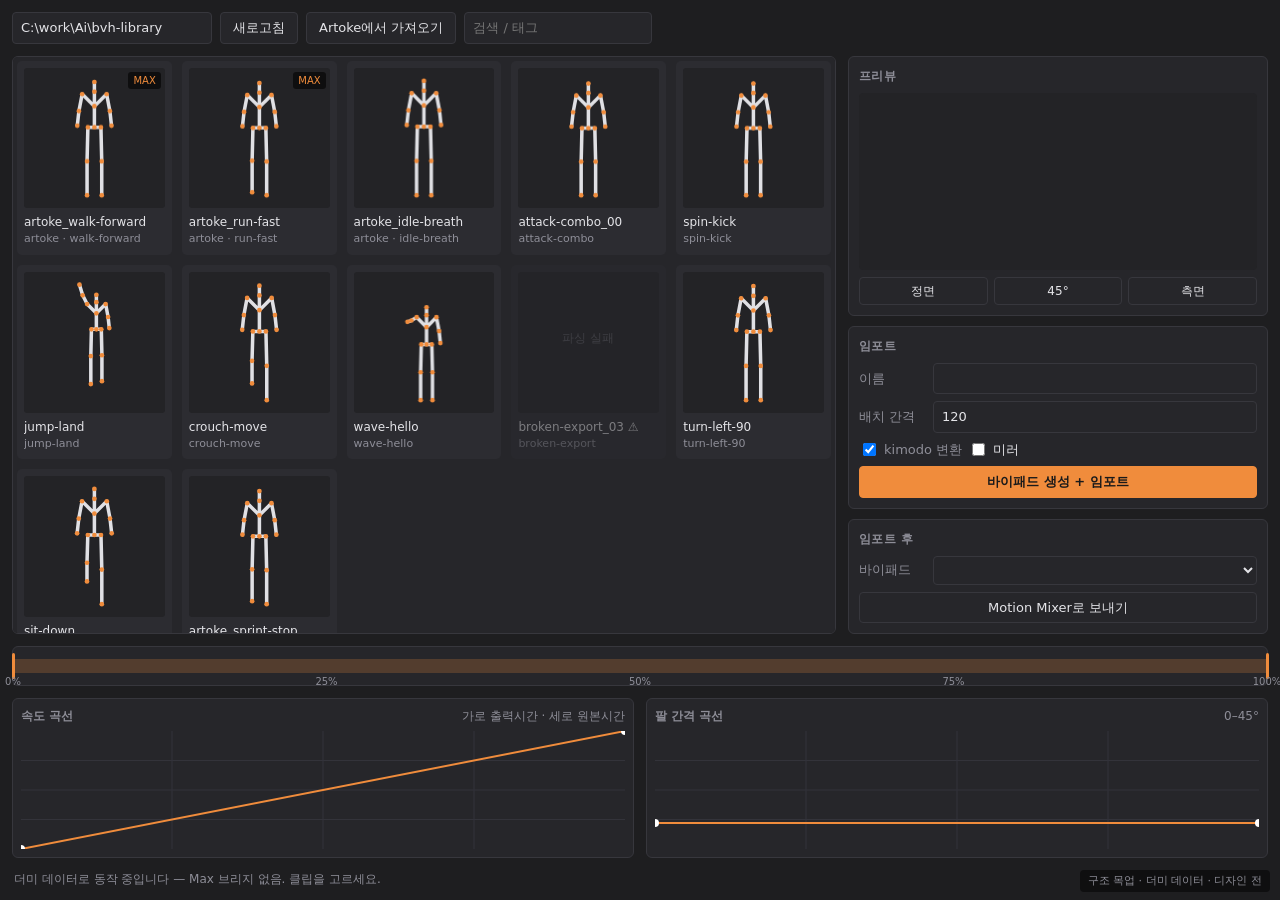
==== src/ui/studio/web/studio_draft.html @ 45cff05f "feat: sync motions from artoke.com and add the studio launcher artoke_sync.py pulls the public manif" ====
<!doctype html>
<html lang="ko">
<head>
<meta charset="utf-8">
<meta name="viewport" content="width=device-width, initial-scale=1">
<title>BVH Studio — 구조 목업 (디자인 전)</title>
<style>
/* ------------------------------------------------------------------
   이 스타일시트는 자리표시자다. 피그마 디자인이 확정되면 통째로 교체한다.
   일부러 중립적으로 뒀다 — 배치와 상태만 보이면 된다.
   app.js 가 찾는 선택자(.clip-card, [data-action] 등)는 유지해야 한다.
   ------------------------------------------------------------------ */
:root {
  --bg: #1e1e20;
  --panel: #26262a;
  --line: #37373d;
  --text: #e4e4e8;
  --dim: #8e8e98;
  --accent: #f08c3c;
  --gap: 12px;
}
* { box-sizing: border-box; }
body {
  margin: 0;
  background: var(--bg);
  color: var(--text);
  font: 13px/1.5 "Segoe UI", system-ui, sans-serif;
  height: 100vh;
  display: grid;
  grid-template-rows: auto 1fr auto auto;
  gap: var(--gap);
  padding: var(--gap);
}

/* 상단 바 */
.topbar { display: flex; gap: 8px; align-items: center; flex-wrap: wrap; }
.topbar input[type="text"] { flex: 0 1 auto; }

input[type="text"], input[type="number"], select {
  background: var(--panel);
  border: 1px solid var(--line);
  color: var(--text);
  padding: 5px 8px;
  border-radius: 4px;
  font: inherit;
}
input[data-field="folder"] { flex: 1 1 320px; min-width: 200px; }
input[data-field="search"] { flex: 0 1 180px; }

button {
  background: var(--panel);
  border: 1px solid var(--line);
  color: var(--text);
  padding: 5px 12px;
  border-radius: 4px;
  font: inherit;
  cursor: pointer;
}
button:hover { border-color: var(--dim); }
button.primary { background: var(--accent); border-color: var(--accent); color: #1a1a1a; font-weight: 600; }

label.check { display: inline-flex; align-items: center; gap: 5px; cursor: pointer; white-space: nowrap; }

/* 본문 2단 */
.body { display: grid; grid-template-columns: 1fr 420px; gap: var(--gap); min-height: 0; }

/* 클립 그리드 */
.clip-grid {
  display: grid;
  grid-template-columns: repeat(auto-fill, minmax(128px, 1fr));
  gap: 10px;
  overflow-y: auto;
  align-content: start;
  padding: 4px;
  background: var(--panel);
  border: 1px solid var(--line);
  border-radius: 6px;
}
.clip-card {
  border: 1px solid transparent;
  border-radius: 5px;
  padding: 6px;
  cursor: pointer;
  background: #2c2c31;
}
.clip-card:hover { border-color: var(--dim); }
.clip-card.is-selected { border-color: var(--accent); }
.clip-card canvas { width: 100%; aspect-ratio: 1; display: block; border-radius: 3px; background: #232326; }
.clip-card .name { margin-top: 5px; font-size: 12px; overflow: hidden; text-overflow: ellipsis; white-space: nowrap; }
.clip-card .tags { color: var(--dim); font-size: 11px; overflow: hidden; text-overflow: ellipsis; white-space: nowrap; }
.clip-card.is-broken { opacity: .45; cursor: not-allowed; }
.clip-card.is-broken .name::after { content: " ⚠"; }

/* 하이브리드 썸네일: Max 배치가 찍은 PNG 가 있는 카드와 계산 썸네일 카드가 섞인다.
   디자인할 때 두 상태가 다 존재한다는 걸 염두에 둘 것. */
.clip-card { position: relative; }
.clip-card.is-rendered .thumb-badge {
  position: absolute; top: 10px; right: 10px;
  background: rgba(0,0,0,.6); color: var(--accent);
  font-size: 10px; padding: 1px 5px; border-radius: 3px;
}
.clip-card .thumb-badge { display: none; }
.clip-card.is-rendered .thumb-badge { display: block; }

/* 우측 패널 */
.side { display: flex; flex-direction: column; gap: 10px; min-height: 0; }
.card { background: var(--panel); border: 1px solid var(--line); border-radius: 6px; padding: 10px; }
.card h2 { margin: 0 0 8px; font-size: 12px; color: var(--dim); font-weight: 600; letter-spacing: .04em; }
.row { display: flex; gap: 6px; align-items: center; margin-bottom: 7px; }
.row > label:first-child { flex: 0 0 68px; color: var(--dim); }
.row > input, .row > select { flex: 1 1 auto; min-width: 0; }

/* 뷰포트는 남는 세로 공간을 전부 먹는다. 아래 카드들은 고정 높이라 안 밀린다. */
.card.preview { flex: 1 1 auto; display: flex; flex-direction: column; min-height: 240px; }
.preview canvas { width: 100%; flex: 1 1 auto; min-height: 0; display: block; border-radius: 4px; background: #232326; }
.preview-bar { display: flex; gap: 6px; margin-top: 7px; }
.preview-bar button { flex: 1; padding: 4px; font-size: 12px; }

/* 타임라인 */
.timeline {
  position: relative; height: 40px; background: var(--panel);
  border: 1px solid var(--line); border-radius: 6px; touch-action: none; user-select: none;
}
.timeline .track { position: absolute; inset: 12px 0; }
.timeline .kept { position: absolute; top: 0; bottom: 0; background: rgba(240,140,60,.22); border-left: 1px solid var(--accent); border-right: 1px solid var(--accent); }
.trim-handle { position: absolute; top: 0; bottom: 0; width: 11px; margin-left: -5px; cursor: ew-resize; }
.trim-handle::after { content: ""; position: absolute; left: 4px; top: -6px; bottom: -6px; width: 3px; background: var(--accent); border-radius: 2px; }
.timeline .ticks { position: absolute; left: 0; right: 0; bottom: 1px; height: 10px; color: var(--dim); font-size: 10px; }
.timeline .ticks span { position: absolute; transform: translateX(-50%); }

/* 곡선 */
.curves { display: grid; grid-template-columns: 1fr 1fr; gap: var(--gap); }
.curve { background: var(--panel); border: 1px solid var(--line); border-radius: 6px; padding: 8px; }
.curve h2 { margin: 0 0 6px; font-size: 12px; color: var(--dim); font-weight: 600; display: flex; justify-content: space-between; }
.curve h2 .hint { font-weight: 400; }
.curve canvas { width: 100%; height: 118px; display: block; touch-action: none; cursor: crosshair; }

.status { color: var(--dim); font-size: 12px; min-height: 18px; padding: 0 2px; }
.status.is-error { color: #e2765e; }
.status.is-ok { color: #7fc98a; }

.mock-note {
  position: fixed; right: 10px; bottom: 8px; font-size: 11px; color: var(--dim);
  background: rgba(0,0,0,.5); padding: 3px 8px; border-radius: 4px; pointer-events: none;
}
</style>
</head>
<body>

<div class="topbar">
  <input type="text" data-field="folder" value="C:\work\Ai\bvh-library" spellcheck="false">
  <button data-action="refresh">새로고침</button>
  <button data-action="sync">Artoke에서 가져오기</button>
  <input type="text" data-field="search" placeholder="검색 / 태그">
</div>

<div class="body">
  <div class="clip-grid"></div>

  <div class="side">
    <div class="card preview">
      <h2>프리뷰</h2>
      <canvas></canvas>
      <div class="preview-bar">
        <button data-action="azimuth" data-deg="0">정면</button>
        <button data-action="azimuth" data-deg="45">45°</button>
        <button data-action="azimuth" data-deg="90">측면</button>
      </div>
    </div>

    <div class="card">
      <h2>임포트</h2>
      <div class="row"><label>이름</label><input type="text" data-field="name" value=""></div>
      <div class="row"><label>배치 간격</label><input type="number" data-field="spacing" value="120" min="0" max="2000" step="10"></div>
      <div class="row">
        <label class="check"><input type="checkbox" data-field="convert" checked> kimodo 변환</label>
        <label class="check"><input type="checkbox" data-field="mirror"> 미러</label>
      </div>
      <button class="primary" data-action="import" style="width:100%">바이패드 생성 + 임포트</button>
    </div>

    <div class="card">
      <h2>임포트 후</h2>
      <div class="row"><label>바이패드</label><select data-field="biped"></select></div>
      <button data-action="mixer" style="width:100%">Motion Mixer로 보내기</button>
    </div>
  </div>
</div>

<div class="timeline">
  <div class="track">
    <div class="kept"></div>
    <div class="trim-handle" data-side="start"></div>
    <div class="trim-handle" data-side="end"></div>
  </div>
  <div class="ticks"></div>
</div>

<div class="curves">
  <div class="curve" data-kind="speed">
    <h2>속도 곡선 <span class="hint">가로 출력시간 · 세로 원본시간</span></h2>
    <canvas></canvas>
  </div>
  <div class="curve" data-kind="armspace">
    <h2>팔 간격 곡선 <span class="hint">0–45°</span></h2>
    <canvas></canvas>
  </div>
</div>

<div class="status">클립을 고르세요.</div>
<div class="mock-note">구조 목업 · 더미 데이터 · 디자인 전</div>

<script>
/* ==================================================================
   BVH Studio 구조 목업

   실제 툴에서는 아래 dummy* 함수 자리에 QWebChannel 의 `bridge` 가 들어간다.
   bridge 가 있으면 그걸 쓰고, 없으면 더미로 도는 구조 — 계획서 Task 10 Step 4
   의 "브라우저에서 먼저 확인한다" 를 그대로 따른 것이다.

   포즈 데이터 모양은 파이썬 build_pose_data() 의 반환값과 같다:
     { bones: [[parent, child], ...],
       poses: [ {joint: [x,y,z], ...}, ... ],
       frames: int, frame_time: float }
   ================================================================== */

/* Max 안에서는 QWebChannel 로 파이썬 브리지가 붙는다. 밖(브라우저)에서는
   더미 데이터로 돈다 — 디자인 반복을 Max 재시작 없이 돌리기 위한 것이다. */
const BRIDGE = { obj: null };

function bcall(method, arg, cb) {
  /* 브리지 슬롯은 항상 {ok, data|error} JSON 문자열을 돌려준다 */
  const done = (raw) => {
    let res;
    try { res = JSON.parse(raw); } catch (e) { res = { ok: false, error: "응답 파싱 실패: " + raw }; }
    cb(res);
  };
  if (arg === null) BRIDGE.obj[method](done);
  else BRIDGE.obj[method](arg, done);
}

function connectBridge() {
  if (typeof QWebChannel === "undefined" || !(window.qt && qt.webChannelTransport)) return false;
  new QWebChannel(qt.webChannelTransport, (channel) => {
    BRIDGE.obj = channel.objects.bridge;
    if (!BRIDGE.obj) { setStatus("bridge 객체가 등록되지 않았습니다", "error"); return; }
    loadClipsFromBridge();
  });
  return true;
}

/* ---------- 더미 클립 목록 ---------- */
const DUMMY_CLIPS = [
  { stem: "artoke_walk-forward",   tags: ["artoke", "walk-forward"], kind: "walk",   rendered: true },
  { stem: "artoke_run-fast",       tags: ["artoke", "run-fast"],     kind: "run",    rendered: true },
  { stem: "artoke_idle-breath",    tags: ["artoke", "idle-breath"],  kind: "idle"  },
  { stem: "attack-combo_00",       tags: ["attack-combo"],           kind: "kick"  },
  { stem: "spin-kick",             tags: ["spin-kick"],              kind: "kick"  },
  { stem: "jump-land",             tags: ["jump-land"],              kind: "jump"  },
  { stem: "crouch-move",           tags: ["crouch-move"],            kind: "crouch"},
  { stem: "wave-hello",            tags: ["wave-hello"],             kind: "wave"  },
  { stem: "broken-export_03",      tags: ["broken-export"],          kind: null    },
  { stem: "turn-left-90",          tags: ["turn-left-90"],           kind: "walk"  },
  { stem: "sit-down",              tags: ["sit-down"],               kind: "sit"   },
  { stem: "artoke_sprint-stop",    tags: ["artoke", "sprint-stop"],  kind: "run"   },
];

/* ---------- 더미 골격 ---------- */
const BONES = [
  ["Hips","Chest"],["Chest","Neck"],["Neck","Head"],
  ["Chest","LeftUpArm"],["LeftUpArm","LeftLowArm"],["LeftLowArm","LeftHand"],
  ["Chest","RightUpArm"],["RightUpArm","RightLowArm"],["RightLowArm","RightHand"],
  ["Hips","LeftUpLeg"],["LeftUpLeg","LeftLowLeg"],["LeftLowLeg","LeftFoot"],
  ["Hips","RightUpLeg"],["RightUpLeg","RightLowLeg"],["RightLowLeg","RightFoot"],
];

/* 동작별 성격. 실제 툴은 BVH 좌표를 쓰므로 이 표는 목업 전용이다 —
   카드가 전부 똑같아 보이면 그리드 디자인을 판단할 수 없어서 넣었다. */
const KINDS = {
  idle:   { amp: 0.12, crouch:  0, lift: 0, armUp: 0.0, splay: 0.0 },
  walk:   { amp: 0.55, crouch:  0, lift: 0, armUp: 0.0, splay: 0.0 },
  run:    { amp: 1.00, crouch:  6, lift: 0, armUp: 0.0, splay: 0.0 },
  kick:   { amp: 1.20, crouch:  0, lift: 0, armUp: 0.0, splay: 0.9 },
  jump:   { amp: 0.80, crouch: -8, lift: 26, armUp: 0.8, splay: 0.3 },
  crouch: { amp: 0.40, crouch: 34, lift: 0, armUp: 0.0, splay: 0.2 },
  wave:   { amp: 0.20, crouch:  0, lift: 0, armUp: 1.0, splay: 0.0 },
  sit:    { amp: 0.10, crouch: 46, lift: 0, armUp: 0.0, splay: 0.5 },
};

function dummyPose(phase, kind) {
  const TAU = Math.PI * 2;
  const k = KINDS[kind] || KINDS.walk;
  const amp = k.amp;
  const s = Math.sin(phase * TAU), c = Math.cos(phase * TAU);
  const bob = Math.abs(Math.sin(phase * TAU)) * 3 * amp;
  const hipY = 92 - bob - k.crouch + k.lift * Math.max(0, s);

  const legSwing = s * 32 * amp * (1 + k.splay), legSwing2 = -s * 32 * amp;
  const armSwing = -s * 26 * amp, armSwing2 = s * 26 * amp;
  const knee = Math.max(0, c) * 18 * amp + k.crouch * 0.6;

  const p = {};
  p.Hips  = [0, hipY, 0];
  p.Chest = [0, hipY + 26, 0];
  p.Neck  = [0, hipY + 44, 0];
  p.Head  = [0, hipY + 56, 0];

  const wave = k.armUp * (30 + 14 * s);
  p.LeftUpArm   = [-15, hipY + 41, 0];
  p.LeftLowArm  = [-19 - k.armUp * 4, hipY + 20 + wave, armSwing * 0.5];
  p.LeftHand    = [-21 - k.armUp * 8, hipY + 2 + wave * 2, armSwing];
  p.RightUpArm  = [ 15, hipY + 41, 0];
  p.RightLowArm = [ 19, hipY + 20, armSwing2 * 0.5];
  p.RightHand   = [ 21, hipY + 2,  armSwing2];

  p.LeftUpLeg   = [-8, hipY, 0];
  p.LeftLowLeg  = [-9, hipY - 42 + knee * 0.3, legSwing * 0.6];
  p.LeftFoot    = [-9, hipY - 84 + knee,       legSwing];
  p.RightUpLeg  = [ 8, hipY, 0];
  p.RightLowLeg = [ 9, hipY - 42, legSwing2 * 0.6];
  p.RightFoot   = [ 9, hipY - 84, legSwing2];
  return p;
}

/* 재생 프레임은 균등 간격이어야 원본 타이밍이 보존된다. 포즈 차이가 큰 순으로
   고르면 정지 한 장으로는 좋지만 이어 붙이면 멈췄다 순간이동하는 것처럼 보인다. */
const PLAYBACK_FRAMES = 24;

/* 정지 상태에서 보여줄 대표 프레임: 평균 포즈에서 가장 먼 것.
   0번은 대개 준비 자세라 무슨 동작인지 설명하지 못한다. (파이썬 poster_index 와 같은 규칙) */
function posterIndex(poses) {
  const vecs = poses.map((p) => {
    const root = p.Hips;
    return Object.keys(p).sort().flatMap((n) => [0, 1, 2].map((a) => p[n][a] - root[a]));
  });
  if (!vecs.length) return 0;
  const mean = vecs[0].map((_, i) => vecs.reduce((s, v) => s + v[i], 0) / vecs.length);
  const dist = (v) => v.reduce((s, x, i) => s + (x - mean[i]) ** 2, 0);
  let best = 0;
  vecs.forEach((v, i) => { if (dist(v) > dist(vecs[best])) best = i; });
  return best;
}

function dummyPoseData(kind) {
  if (!kind) return null;                       // 파싱 실패 클립
  const poses = [];
  for (let i = 0; i < PLAYBACK_FRAMES; i++) poses.push(dummyPose(i / PLAYBACK_FRAMES, kind));
  return { bones: BONES, poses, poster: posterIndex(poses), frames: 60, frame_time: 1 / 30 };
}

/* ---------- 그리기 ---------- */
function project(pos, azimuthDeg) {
  const r = azimuthDeg * Math.PI / 180;
  return [pos[0] * Math.cos(r) + pos[2] * Math.sin(r), pos[1]];
}

function fitCanvas(canvas) {
  const dpr = window.devicePixelRatio || 1;
  const rect = canvas.getBoundingClientRect();
  const w = Math.max(1, Math.round(rect.width * dpr));
  const h = Math.max(1, Math.round(rect.height * dpr));
  if (canvas.width !== w || canvas.height !== h) { canvas.width = w; canvas.height = h; }
  const ctx = canvas.getContext("2d");
  ctx.setTransform(dpr, 0, 0, dpr, 0, 0);
  return { ctx, w: rect.width, h: rect.height };
}

/* 클립 전체 프레임을 덮는 투영 바운딩박스. 방위각마다 한 번만 계산해 캐시한다. */
function clipBounds(data, azimuth) {
  data._bounds = data._bounds || {};
  if (data._bounds[azimuth]) return data._bounds[azimuth];
  let minX = Infinity, maxX = -Infinity, minY = Infinity, maxY = -Infinity;
  for (const pose of data.poses) {
    for (const name in pose) {
      const [x, y] = project(pose[name], azimuth);
      if (x < minX) minX = x; if (x > maxX) maxX = x;
      if (y < minY) minY = y; if (y > maxY) maxY = y;
    }
  }
  return (data._bounds[azimuth] = { minX, maxX, minY, maxY });
}

function drawPose(canvas, data, index, azimuth) {
  const { ctx, w, h } = fitCanvas(canvas);
  ctx.clearRect(0, 0, w, h);
  if (!data) {
    ctx.fillStyle = "#5a5a62";
    ctx.font = "12px system-ui";
    ctx.textAlign = "center";
    /* undefined = 브리지 응답 대기(로딩), null = 파싱 실패 */
    ctx.fillText(data === undefined ? "…" : "파싱 실패", w / 2, h / 2);
    return;
  }
  const pose = data.poses[((index % data.poses.length) + data.poses.length) % data.poses.length];
  const pts = {};
  for (const name in pose) pts[name] = project(pose[name], azimuth);

  /* 배율은 클립 전체 bounds 로 한 번만 정한다. 프레임마다 다시 맞추면
     (a) 웅크린 자세가 확대되어 선 자세와 구분이 안 되고
     (b) 재생 중 매 프레임 크기가 출렁여 캐릭터가 숨쉬듯 떨린다.
     파이썬 build_pose_data 가 클립 단위 bounds 를 캐시에 넣는 이유다. */
  const b = clipBounds(data, azimuth);
  const span = Math.max(b.maxX - b.minX, b.maxY - b.minY) || 1;
  const scale = (Math.min(w, h) * 0.82) / span;
  const cx = (b.maxX + b.minX) / 2, cy = (b.maxY + b.minY) / 2;
  const S = (p) => [w / 2 + (p[0] - cx) * scale, h / 2 - (p[1] - cy) * scale];

  ctx.lineCap = "round";
  ctx.lineWidth = Math.max(2, Math.min(w, h) / 40);
  ctx.strokeStyle = "#e0e0e4";
  ctx.beginPath();
  for (const [a, b] of data.bones) {
    if (!pts[a] || !pts[b]) continue;
    const p1 = S(pts[a]), p2 = S(pts[b]);
    ctx.moveTo(p1[0], p1[1]); ctx.lineTo(p2[0], p2[1]);
  }
  ctx.stroke();

  ctx.fillStyle = "#f08c3c";
  const r = Math.max(1.5, Math.min(w, h) / 60);
  for (const n in pts) {
    const p = S(pts[n]);
    ctx.beginPath(); ctx.arc(p[0], p[1], r, 0, Math.PI * 2); ctx.fill();
  }
}

/* ---------- 상태 ---------- */
const state = {
  clips: [],
  poseCache: new Map(),
  pending: new Set(),      // 브리지에 포즈를 요청해 놓고 기다리는 클립
  importCount: 0,          // 배치 간격 = importCount x spacing (원본 .ms 와 같은 규칙)
  selected: null,
  hovered: null,
  azimuth: 0,
  trim: [0, 1],
  speedPoints:  [[0, 0], [1, 1]],
  armPoints:    [[0, 0.22], [1, 0.22]],
};

const grid = document.querySelector(".clip-grid");
const previewCanvas = document.querySelector(".preview canvas");
const statusEl = document.querySelector(".status");

function setStatus(msg, kind) {
  statusEl.textContent = msg;
  statusEl.className = "status" + (kind ? " is-" + kind : "");
}

function poseFor(stem) {
  if (state.poseCache.has(stem)) return state.poseCache.get(stem);
  const clip = state.clips.find((c) => c.stem === stem);

  /* 브리지가 있고 실제 파일 경로가 있으면 파이썬에서 FK 좌표를 받아온다.
     비동기라 도착 전에는 undefined(로딩)를 돌려주고, 도착하면 그 카드만 다시 그린다. */
  if (BRIDGE.obj && clip && clip.path) {
    if (!state.pending.has(stem)) {
      state.pending.add(stem);
      bcall("pose_data", clip.path, (res) => {
        state.pending.delete(stem);
        state.poseCache.set(stem, res.ok ? res.data : null);
        const card = grid.querySelector('.clip-card[data-stem="' + CSS.escape(stem) + '"]');
        if (card) {
          if (!res.ok) { card.classList.add("is-broken"); card.title = res.error; }
          drawPose(card.querySelector("canvas"), state.poseCache.get(stem), posterOf(stem), 0);
        }
      });
    }
    return undefined;                          // 로딩 중
  }

  state.poseCache.set(stem, dummyPoseData(clip ? clip.kind : null));
  return state.poseCache.get(stem);
}

function loadClipsFromBridge() {
  const folder = document.querySelector('[data-field="folder"]').value;
  bcall("list_clips", folder, (res) => {
    if (res.ok && res.data.length) {
      state.clips = res.data;
      state.poseCache.clear();
      state.pending.clear();
      renderGrid();
      setStatus("라이브러리 " + res.data.length + "개 클립 (실제 데이터)", "ok");
      refreshBipeds();
    } else {
      setStatus(res.ok ? "폴더에 .bvh 가 없습니다: " + folder : res.error, "error");
    }
  });
}

function refreshBipeds() {
  if (!BRIDGE.obj) return;
  bcall("scene_bipeds", null, (res) => {
    if (!res.ok) return;
    const sel = document.querySelector('[data-field="biped"]');
    sel.innerHTML = "";
    for (const name of res.data) {
      const opt = document.createElement("option");
      opt.textContent = name;
      sel.appendChild(opt);
    }
  });
}

/* 속도 곡선이 항등이 아니면 (출력비율, 원본비율) 제어점을 프레임 단위 time_map 으로
   편다. 파이썬 build_time_map 과 같은 선형 보간 — 인덱스는 트림된 뒤 기준이다. */
function timeMapFromCurve(data) {
  const pts = state.speedPoints;
  const identity =
    pts.length === 2 &&
    pts[0][0] === 0 && pts[0][1] === 0 &&
    pts[1][0] === 1 && pts[1][1] === 1;
  if (identity || !data || !data.frames) return null;
  const nSrc = Math.max(1, Math.round(data.frames * (state.trim[1] - state.trim[0])));
  const last = nSrc - 1;
  const sample = (x) => {
    if (x <= pts[0][0]) return pts[0][1];
    if (x >= pts[pts.length - 1][0]) return pts[pts.length - 1][1];
    for (let i = 0; i < pts.length - 1; i++) {
      const [ax, ay] = pts[i], [bx, by] = pts[i + 1];
      if (ax <= x && x <= bx) return bx === ax ? by : ay + (by - ay) * (x - ax) / (bx - ax);
    }
    return pts[pts.length - 1][1];
  };
  const outFrames = Math.max(1, Math.round(pts[pts.length - 1][0] * last) + 1);
  return Array.from({ length: outFrames }, (_, i) => sample(last ? i / last : 0) * last);
}

/* 호버가 끝나면 0번이 아니라 대표 프레임으로 되돌아간다 */
function posterOf(stem) {
  const data = poseFor(stem);
  return data ? (data.poster || 0) : 0;
}

/* ---------- 그리드 ---------- */
function renderGrid() {
  const q = (document.querySelector('[data-field="search"]').value || "").trim().toLowerCase();
  grid.innerHTML = "";
  const shown = state.clips.filter(
    (c) => !q || c.stem.toLowerCase().includes(q) || c.tags.some((t) => t.includes(q))
  );
  if (!shown.length) {
    grid.innerHTML = '<div style="color:var(--dim);padding:16px">일치하는 클립이 없습니다.</div>';
    return;
  }
  for (const clip of shown) {
    const card = document.createElement("div");
    card.className = "clip-card";
    card.dataset.stem = clip.stem;
    /* 브리지 클립(path 있음)은 포즈 요청이 실패했을 때만 is-broken 이 붙는다
       (poseFor 콜백). 더미 클립은 kind 가 없으면 파싱 실패 시나리오다. */
    if (!clip.path && !clip.kind) {
      card.classList.add("is-broken");
      card.title = "BVH 파싱 실패 — 목록에서 빼지 않고 사유를 표시한다";
    }
    if (state.poseCache.get(clip.stem) === null && clip.path) {
      card.classList.add("is-broken");
    }
    if (clip.stem === state.selected) card.classList.add("is-selected");
    // Max 배치가 찍은 PNG 가 있으면 그걸 쓰고, 없으면 canvas 로 계산해 그린다.
    // PNG 가 없다고 빈칸을 만들지 않는다 — 라이브러리는 Max 없이도 즉시 열려야 한다.
    if (clip.rendered) card.classList.add("is-rendered");
    card.innerHTML =
      "<canvas></canvas><span class='thumb-badge'>MAX</span>" +
      "<div class='name'></div><div class='tags'></div>";
    card.querySelector(".name").textContent = clip.stem;
    card.querySelector(".tags").textContent = clip.tags.join(" · ");
    grid.appendChild(card);
    drawPose(card.querySelector("canvas"), poseFor(clip.stem), posterOf(clip.stem), 0);
  }
}

/* 문서 전체에 rAF 루프는 하나뿐이다.
   호버 중인 카드 하나와 프리뷰만 프레임을 돌린다.
   카드마다 타이머를 두면 클립이 늘수록 죽는다. */
let lastTick = 0, frameIndex = 0;
function tick(now) {
  if (now - lastTick > 90) {
    lastTick = now;
    frameIndex++;
    if (state.hovered) {
      const card = grid.querySelector('.clip-card[data-stem="' + CSS.escape(state.hovered) + '"]');
      if (card) drawPose(card.querySelector("canvas"), poseFor(state.hovered), frameIndex, 0);
    }
    if (state.selected) drawPose(previewCanvas, poseFor(state.selected), frameIndex, state.azimuth);
  }
  requestAnimationFrame(tick);
}
requestAnimationFrame(tick);

grid.addEventListener("mouseover", (e) => {
  const card = e.target.closest(".clip-card");
  if (!card || card.dataset.stem === state.hovered) return;
  if (state.hovered) {
    const prev = grid.querySelector('.clip-card[data-stem="' + CSS.escape(state.hovered) + '"]');
    if (prev) drawPose(prev.querySelector("canvas"), poseFor(state.hovered), posterOf(state.hovered), 0);
  }
  state.hovered = card.dataset.stem;
});
grid.addEventListener("mouseleave", () => {
  if (state.hovered) {
    const prev = grid.querySelector('.clip-card[data-stem="' + CSS.escape(state.hovered) + '"]');
    if (prev) drawPose(prev.querySelector("canvas"), poseFor(state.hovered), posterOf(state.hovered), 0);
  }
  state.hovered = null;
});
grid.addEventListener("click", (e) => {
  const card = e.target.closest(".clip-card");
  if (!card) return;
  if (card.classList.contains("is-broken")) { setStatus("파싱에 실패한 클립입니다.", "error"); return; }
  state.selected = card.dataset.stem;
  document.querySelector('[data-field="name"]').value = "Bip_" + state.selected;
  renderGrid();
  const data = poseFor(state.selected);
  if (data) setStatus(state.selected + " — " + data.frames + "프레임 / " + (data.frames * data.frame_time).toFixed(1) + "초");
  else setStatus(state.selected + " — 포즈 로딩 중…");
});

/* ---------- 타임라인 ---------- */
const timelineEl = document.querySelector(".timeline");
const trackEl = timelineEl.querySelector(".track");
const keptEl = timelineEl.querySelector(".kept");

function renderTimeline() {
  const [a, b] = state.trim;
  keptEl.style.left = (a * 100) + "%";
  keptEl.style.width = ((b - a) * 100) + "%";
  trackEl.querySelector('[data-side="start"]').style.left = (a * 100) + "%";
  trackEl.querySelector('[data-side="end"]').style.left = (b * 100) + "%";
  const ticks = timelineEl.querySelector(".ticks");
  ticks.innerHTML = "";
  for (let i = 0; i <= 4; i++) {
    const s = document.createElement("span");
    s.style.left = (i * 25) + "%";
    s.textContent = Math.round(i * 25) + "%";
    ticks.appendChild(s);
  }
}

trackEl.addEventListener("pointerdown", (e) => {
  const handle = e.target.closest(".trim-handle");
  if (!handle) return;
  const side = handle.dataset.side;
  handle.setPointerCapture(e.pointerId);       // 커서가 막대를 벗어나도 드래그 유지
  const MIN = 1 / 60;                          // 최소 한 프레임
  const onMove = (ev) => {
    const rect = trackEl.getBoundingClientRect();
    let v = (ev.clientX - rect.left) / rect.width;
    v = Math.min(1, Math.max(0, v));
    if (side === "start") state.trim[0] = Math.min(v, state.trim[1] - MIN);
    else                  state.trim[1] = Math.max(v, state.trim[0] + MIN);
    renderTimeline();
    setStatus("트림 " + Math.round(state.trim[0] * 100) + "% – " + Math.round(state.trim[1] * 100) + "%");
  };
  const onUp = () => {
    handle.removeEventListener("pointermove", onMove);
    handle.removeEventListener("pointerup", onUp);
  };
  handle.addEventListener("pointermove", onMove);
  handle.addEventListener("pointerup", onUp);
});

/* ---------- 곡선 ---------- */
function curveSetup(el, points, opts) {
  const canvas = el.querySelector("canvas");

  function draw() {
    const { ctx, w, h } = fitCanvas(canvas);
    ctx.clearRect(0, 0, w, h);
    const P = (p) => [p[0] * w, h - p[1] / opts.max * h];

    ctx.strokeStyle = "#33333a"; ctx.lineWidth = 1;
    ctx.beginPath();
    for (let i = 1; i < 4; i++) {
      ctx.moveTo(0, h * i / 4); ctx.lineTo(w, h * i / 4);
      ctx.moveTo(w * i / 4, 0); ctx.lineTo(w * i / 4, h);
    }
    ctx.stroke();

    ctx.strokeStyle = "#f08c3c"; ctx.lineWidth = 2;
    ctx.beginPath();
    points.forEach((p, i) => { const s = P(p); i ? ctx.lineTo(s[0], s[1]) : ctx.moveTo(s[0], s[1]); });
    ctx.stroke();

    ctx.fillStyle = "#ffffff";
    for (const p of points) {
      const s = P(p);
      ctx.beginPath(); ctx.arc(s[0], s[1], 4, 0, Math.PI * 2); ctx.fill();
    }
  }

  canvas.addEventListener("pointerdown", (e) => {
    const rect = canvas.getBoundingClientRect();
    const mx = (e.clientX - rect.left) / rect.width;
    let idx = 0, best = Infinity;
    points.forEach((p, i) => { const d = Math.abs(p[0] - mx); if (d < best) { best = d; idx = i; } });
    if (best > 0.12) {                                    // 빈 곳을 누르면 제어점을 추가한다
      const my = (1 - (e.clientY - rect.top) / rect.height) * opts.max;
      idx = points.findIndex((p) => p[0] > mx);
      if (idx < 0) idx = points.length;
      points.splice(idx, 0, [mx, my]);
    }
    canvas.setPointerCapture(e.pointerId);
    const onMove = (ev) => {
      const r = canvas.getBoundingClientRect();
      let x = Math.min(1, Math.max(0, (ev.clientX - r.left) / r.width));
      let y = Math.min(opts.max, Math.max(0, (1 - (ev.clientY - r.top) / r.height) * opts.max));
      // 단조성은 드래그 단계에서 이웃 값으로 클램프해 강제한다.
      // build_time_map 이 ValueError 를 던지기 전에 UI 에서 막는 것이다.
      if (idx > 0) x = Math.max(x, points[idx - 1][0]);
      if (idx < points.length - 1) x = Math.min(x, points[idx + 1][0]);
      if (opts.monotoneY) {
        if (idx > 0) y = Math.max(y, points[idx - 1][1]);
        if (idx < points.length - 1) y = Math.min(y, points[idx + 1][1]);
      }
      if (idx === 0) x = 0;
      if (idx === points.length - 1) x = Math.max(x, 0.05);
      points[idx] = [x, y];
      draw();
      setStatus(opts.label + " 제어점 " + points.length + "개");
    };
    const onUp = () => {
      canvas.removeEventListener("pointermove", onMove);
      canvas.removeEventListener("pointerup", onUp);
    };
    canvas.addEventListener("pointermove", onMove);
    canvas.addEventListener("pointerup", onUp);
    draw();
  });

  return draw;
}

const drawSpeed = curveSetup(document.querySelector('.curve[data-kind="speed"]'),
  state.speedPoints, { max: 1, monotoneY: true, label: "속도 곡선" });
const drawArm = curveSetup(document.querySelector('.curve[data-kind="armspace"]'),
  state.armPoints, { max: 1, monotoneY: false, label: "팔 간격 곡선" });

/* ---------- 버튼 ---------- */
document.addEventListener("click", (e) => {
  const btn = e.target.closest("[data-action]");
  if (!btn) return;
  const action = btn.dataset.action;
  if (action === "azimuth") {
    state.azimuth = Number(btn.dataset.deg);
    setStatus("방위각 " + state.azimuth + "°");
  } else if (action === "refresh") {
    state.poseCache.clear();
    if (BRIDGE.obj) loadClipsFromBridge();
    else { renderGrid(); setStatus("새로고침했습니다."); }
  } else if (action === "sync") {
    if (!BRIDGE.obj) { setStatus("(목업) 동기화는 Max 안에서 동작합니다."); return; }
    setStatus("Artoke 모션 동기화 중…");
    bcall("sync_from_artoke", document.querySelector('[data-field="folder"]').value, (res) => {
      if (!res.ok) { setStatus(res.error, "error"); return; }
      const got = res.data.downloaded;
      setStatus(got.length ? "Artoke 다운로드: " + got.join(", ") : "최신 상태 — 새 모션 없음", "ok");
      if (got.length) loadClipsFromBridge();
    });
  } else if (action === "import") {
    if (!state.selected) { setStatus("클립을 먼저 고르세요.", "error"); return; }
    const clip = state.clips.find((c) => c.stem === state.selected);
    if (!BRIDGE.obj || !clip || !clip.path) {
      setStatus("(목업) 임포트는 Max 안에서 동작합니다 — 브라우저에서는 미리보기만.", "error");
      return;
    }
    const data = poseFor(state.selected);
    const payload = {
      path: clip.path,
      name: document.querySelector('[data-field="name"]').value || ("Bip_" + clip.stem),
      convert: document.querySelector('[data-field="convert"]').checked,
      mirror: document.querySelector('[data-field="mirror"]').checked,
      x_offset: state.importCount * Number(document.querySelector('[data-field="spacing"]').value || 0),
      trim_start: state.trim[0],
      trim_end: state.trim[1],
    };
    const timeMap = timeMapFromCurve(data);
    if (timeMap) payload.time_map = timeMap;
    setStatus("임포트 중… (" + clip.stem + ")");
    bcall("import_clip", JSON.stringify(payload), (res) => {
      if (res.ok) {
        state.importCount++;
        setStatus(res.data.message, "ok");
        refreshBipeds();
      } else setStatus(res.error, "error");
    });
  } else if (action === "mixer") {
    if (!BRIDGE.obj) { setStatus("(목업) Motion Mixer 전송"); return; }
    const sel = document.querySelector('[data-field="biped"]');
    if (!sel.value) { setStatus("바이패드를 선택하세요", "error"); return; }
    const clipsDir = document.querySelector('[data-field="folder"]').value + "\\clips";
    bcall("send_to_mixer", JSON.stringify({ biped: sel.value, clips_dir: clipsDir }), (res) => {
      setStatus(res.ok ? res.data.message : res.error, res.ok ? "ok" : "error");
    });
  }
});

document.querySelector('[data-field="search"]').addEventListener("input", renderGrid);

/* ---------- 시작 ---------- */
state.clips = DUMMY_CLIPS;
renderGrid();
renderTimeline();
drawSpeed();
drawArm();
window.addEventListener("resize", () => { renderTimeline(); drawSpeed(); drawArm(); });
if (!connectBridge())
  setStatus("더미 데이터로 동작 중입니다 — Max 브리지 없음. 클립을 고르세요.");
</script>
</body>
</html>
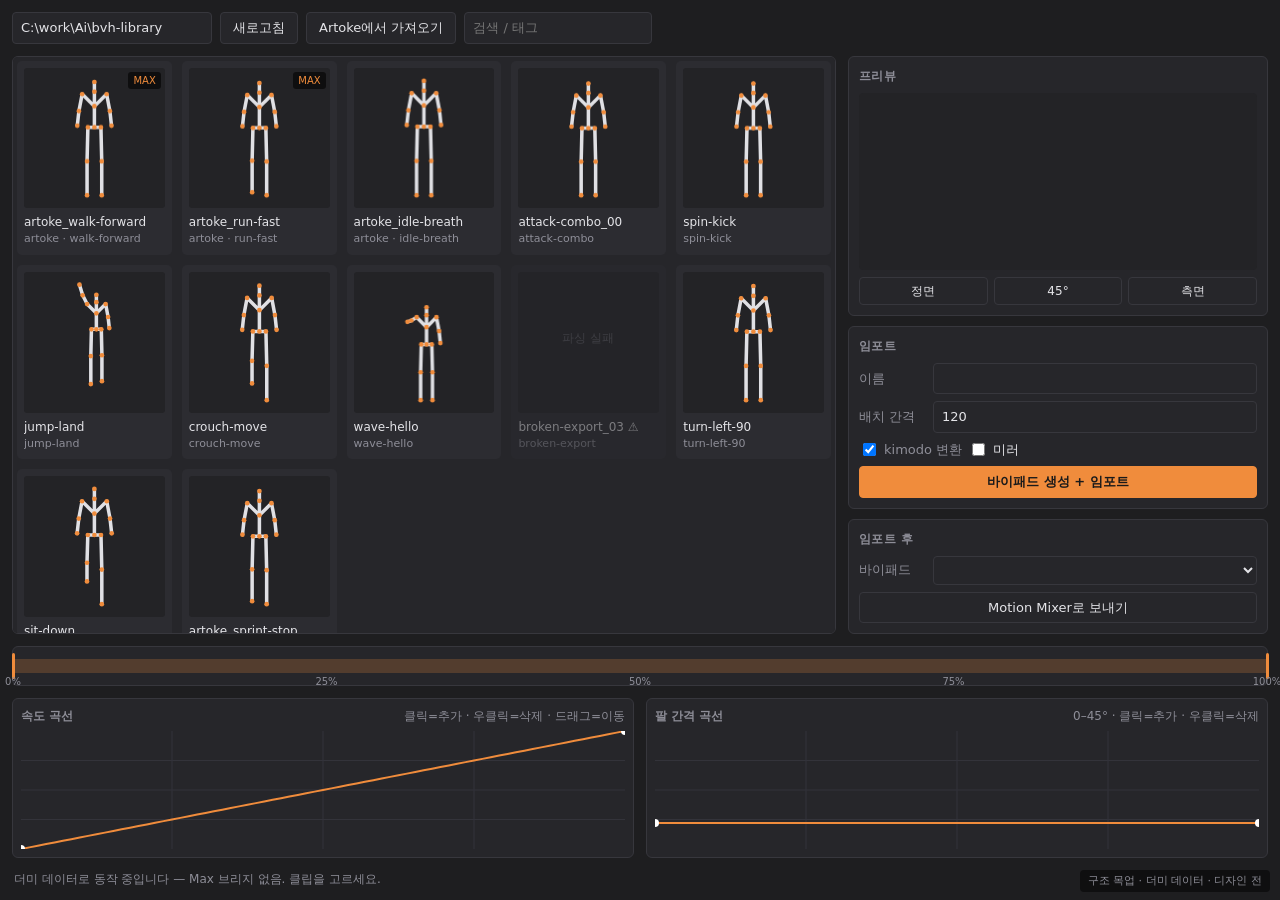
==== commit 8e3dd41f: "feat: monotone spline curves with right-click point deletion The curve editors joined control points" ====
--- a/src/ui/studio/web/studio_draft.html
+++ b/src/ui/studio/web/studio_draft.html
@@ -198,11 +198,11 @@
 
 <div class="curves">
   <div class="curve" data-kind="speed">
-    <h2>속도 곡선 <span class="hint">가로 출력시간 · 세로 원본시간</span></h2>
+    <h2>속도 곡선 <span class="hint">클릭=추가 · 우클릭=삭제 · 드래그=이동</span></h2>
     <canvas></canvas>
   </div>
   <div class="curve" data-kind="armspace">
-    <h2>팔 간격 곡선 <span class="hint">0–45°</span></h2>
+    <h2>팔 간격 곡선 <span class="hint">0–45° · 클릭=추가 · 우클릭=삭제</span></h2>
     <canvas></canvas>
   </div>
 </div>
@@ -514,17 +514,18 @@
   if (identity || !data || !data.frames) return null;
   const nSrc = Math.max(1, Math.round(data.frames * (state.trim[1] - state.trim[0])));
   const last = nSrc - 1;
-  const sample = (x) => {
-    if (x <= pts[0][0]) return pts[0][1];
-    if (x >= pts[pts.length - 1][0]) return pts[pts.length - 1][1];
-    for (let i = 0; i < pts.length - 1; i++) {
-      const [ax, ay] = pts[i], [bx, by] = pts[i + 1];
-      if (ax <= x && x <= bx) return bx === ax ? by : ay + (by - ay) * (x - ax) / (bx - ax);
-    }
-    return pts[pts.length - 1][1];
-  };
   const outFrames = Math.max(1, Math.round(pts[pts.length - 1][0] * last) + 1);
-  return Array.from({ length: outFrames }, (_, i) => sample(last ? i / last : 0) * last);
+  /* 화면과 같은 PCHIP 스플라인으로 샘플한다. 이론상 단조가 보장되지만
+     부동소수 오차 방지로 누적 최댓값 클램프를 한 번 더 건다 (warp 의 감소 금지). */
+  const map = [];
+  let prev = 0;
+  for (let i = 0; i < outFrames; i++) {
+    let v = sampleCurve(pts, last ? i / last : 0) * last;
+    if (v < prev) v = prev;
+    map.push(v);
+    prev = v;
+  }
+  return map;
 }
 
 /* 호버가 끝나면 0번이 아니라 대표 프레임으로 되돌아간다 */
@@ -661,6 +662,42 @@
   handle.addEventListener("pointerup", onUp);
 });
 
+/* ---------- 곡선 보간 ----------
+   제어점 사이를 직선이 아니라 모노톤 3차 스플라인(Fritsch–Butland PCHIP)으로
+   잇는다. 베지어 핸들 없이도 DCC 곡선처럼 부드럽고, 제어점이 단조이면 곡선도
+   단조가 수학적으로 보장된다 — 속도 곡선이 time_map 의 "감소 금지" 요구를
+   오버슈트 없이 항상 만족한다는 뜻이다 (일반 캣멀롬은 여기서 튀어나온다). */
+function pchipTangents(pts) {
+  const n = pts.length, h = [], d = [];
+  for (let i = 0; i < n - 1; i++) {
+    h[i] = pts[i + 1][0] - pts[i][0];
+    d[i] = h[i] ? (pts[i + 1][1] - pts[i][1]) / h[i] : 0;
+  }
+  const m = new Array(n);
+  m[0] = d[0] || 0; m[n - 1] = d[n - 2] || 0;
+  for (let i = 1; i < n - 1; i++) {
+    if (d[i - 1] * d[i] <= 0) m[i] = 0;      // 극점에서는 접선 0 (오버슈트 방지)
+    else {
+      const w1 = 2 * h[i] + h[i - 1], w2 = h[i] + 2 * h[i - 1];
+      m[i] = (w1 + w2) / (w1 / d[i - 1] + w2 / d[i]);
+    }
+  }
+  return m;
+}
+
+function sampleCurve(pts, x) {
+  if (pts.length < 2 || x <= pts[0][0]) return pts[0][1];
+  if (x >= pts[pts.length - 1][0]) return pts[pts.length - 1][1];
+  const m = pchipTangents(pts);
+  let i = 0;
+  while (x > pts[i + 1][0]) i++;
+  const h = pts[i + 1][0] - pts[i][0];
+  if (!h) return pts[i + 1][1];
+  const t = (x - pts[i][0]) / h, t2 = t * t, t3 = t2 * t;
+  return (2 * t3 - 3 * t2 + 1) * pts[i][1] + (t3 - 2 * t2 + t) * h * m[i]
+       + (-2 * t3 + 3 * t2) * pts[i + 1][1] + (t3 - t2) * h * m[i + 1];
+}
+
 /* ---------- 곡선 ---------- */
 function curveSetup(el, points, opts) {
   const canvas = el.querySelector("canvas");
@@ -680,7 +717,13 @@
 
     ctx.strokeStyle = "#f08c3c"; ctx.lineWidth = 2;
     ctx.beginPath();
-    points.forEach((p, i) => { const s = P(p); i ? ctx.lineTo(s[0], s[1]) : ctx.moveTo(s[0], s[1]); });
+    const x0 = points[0][0], x1 = points[points.length - 1][0];
+    const STEPS = 72;                          // 스플라인을 촘촘히 샘플해 그린다
+    for (let i = 0; i <= STEPS; i++) {
+      const x = x0 + (x1 - x0) * i / STEPS;
+      const s = P([x, sampleCurve(points, x)]);
+      i ? ctx.lineTo(s[0], s[1]) : ctx.moveTo(s[0], s[1]);
+    }
     ctx.stroke();
 
     ctx.fillStyle = "#ffffff";
@@ -727,6 +770,27 @@
     canvas.addEventListener("pointermove", onMove);
     canvas.addEventListener("pointerup", onUp);
     draw();
+  });
+
+  /* 우클릭 = 제어점 삭제 (DCC 관례). 양 끝점은 곡선의 앵커라 지울 수 없다. */
+  canvas.addEventListener("contextmenu", (e) => {
+    e.preventDefault();
+    const rect = canvas.getBoundingClientRect();
+    const mx = (e.clientX - rect.left) / rect.width;
+    const my = (1 - (e.clientY - rect.top) / rect.height) * opts.max;
+    let idx = -1, best = Infinity;
+    points.forEach((p, i) => {
+      const d = Math.hypot(p[0] - mx, (p[1] - my) / opts.max);
+      if (d < best) { best = d; idx = i; }
+    });
+    if (idx <= 0 || idx >= points.length - 1) {
+      setStatus("양 끝점은 지울 수 없습니다");
+      return;
+    }
+    if (best > 0.08) return;                   // 점 근처가 아니면 무시
+    points.splice(idx, 1);
+    draw();
+    setStatus(opts.label + " 제어점 삭제 — " + points.length + "개 (우클릭=삭제)");
   });
 
   return draw;
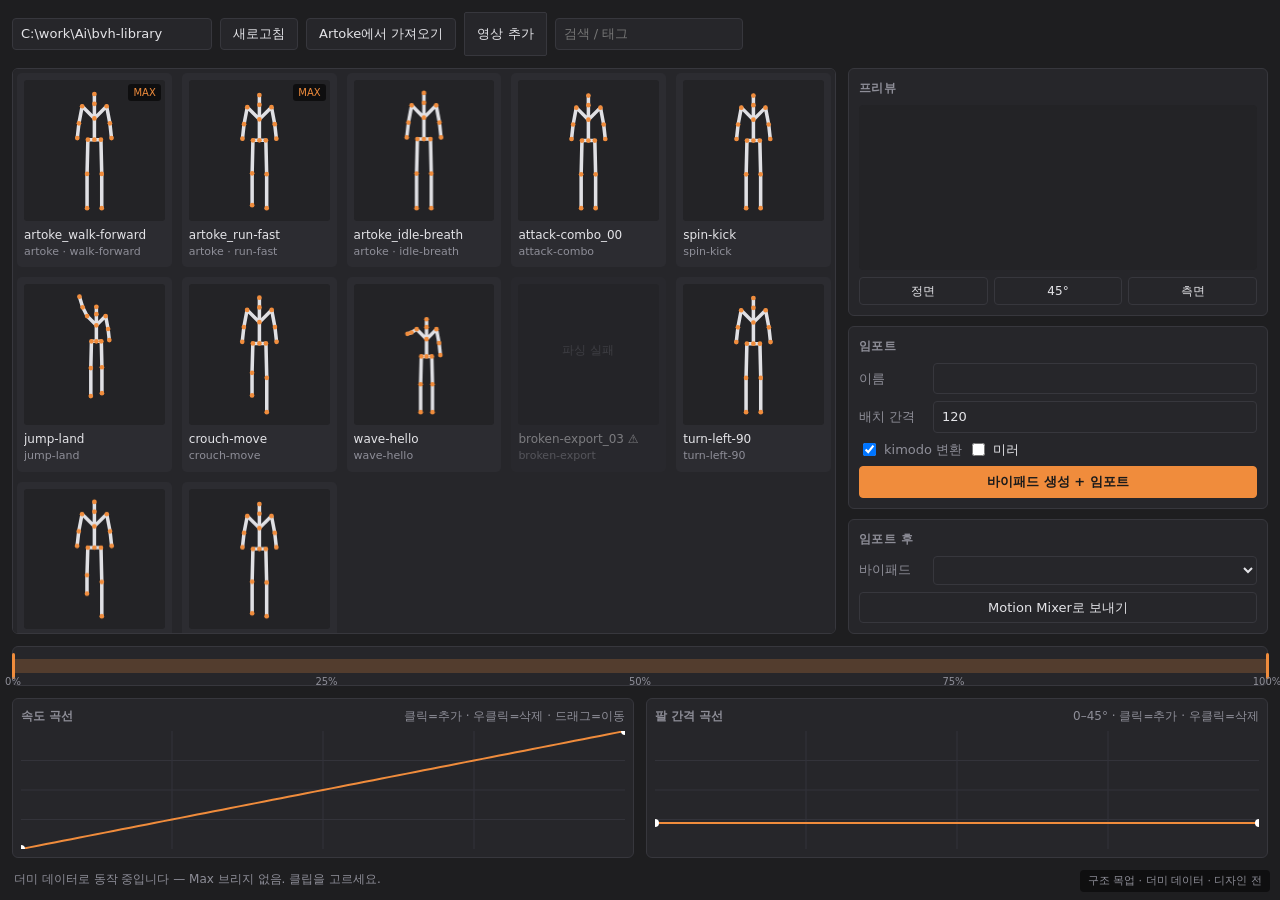
==== commit 53ae52ad: "feat: add NVIDIA video import to BVH Studio" ====
--- a/src/ui/studio/web/studio_draft.html
+++ b/src/ui/studio/web/studio_draft.html
@@ -17,6 +17,7 @@
   --text: #e4e4e8;
   --dim: #8e8e98;
   --accent: #f08c3c;
+  --nvidia: #76b900;
   --gap: 12px;
 }
 * { box-sizing: border-box; }
@@ -58,6 +59,18 @@
 }
 button:hover { border-color: var(--dim); }
 button.primary { background: var(--accent); border-color: var(--accent); color: #1a1a1a; font-weight: 600; }
+button.video-add { min-height: 44px; border-radius: 2px; }
+
+.video-job-card {
+  display: none; align-items: center; gap: 10px; padding: 8px 10px;
+  background: var(--panel); border: 1px solid var(--line); border-radius: 2px;
+}
+.video-job-card.is-visible { display: flex; }
+.video-job-copy { flex: 1; min-width: 180px; }
+.video-job-label { white-space: nowrap; overflow: hidden; text-overflow: ellipsis; }
+.video-progress { height: 4px; margin-top: 5px; background: #161619; border-radius: 2px; overflow: hidden; }
+.video-progress > span { display: block; width: 0; height: 100%; background: var(--nvidia); transition: width .2s ease; }
+.video-job-state { color: var(--nvidia); font-size: 11px; }
 
 label.check { display: inline-flex; align-items: center; gap: 5px; cursor: pointer; white-space: nowrap; }
 
@@ -151,7 +164,17 @@
   <input type="text" data-field="folder" value="C:\work\Ai\bvh-library" spellcheck="false">
   <button data-action="refresh">새로고침</button>
   <button data-action="sync">Artoke에서 가져오기</button>
+  <button class="video-add" data-action="add-video">영상 추가</button>
   <input type="text" data-field="search" placeholder="검색 / 태그">
+</div>
+
+<div class="video-job-card" aria-live="polite">
+  <div class="video-job-copy">
+    <div class="video-job-label">영상 변환 대기</div>
+    <div class="video-progress" aria-hidden="true"><span></span></div>
+  </div>
+  <span class="video-job-state"></span>
+  <button data-action="cancel-video">취소</button>
 </div>
 
 <div class="body">
@@ -436,6 +459,8 @@
   trim: [0, 1],
   speedPoints:  [[0, 0], [1, 1]],
   armPoints:    [[0, 0.22], [1, 0.22]],
+  videoJob: null,
+  videoTimer: null,
 };
 
 const grid = document.querySelector(".clip-grid");
@@ -473,19 +498,79 @@
   return state.poseCache.get(stem);
 }
 
-function loadClipsFromBridge() {
+function loadClipsFromBridge(selectPath) {
   const folder = document.querySelector('[data-field="folder"]').value;
   bcall("list_clips", folder, (res) => {
     if (res.ok && res.data.length) {
       state.clips = res.data;
       state.poseCache.clear();
       state.pending.clear();
+      if (selectPath) {
+        const selected = res.data.find((clip) => clip.path === selectPath);
+        if (selected) state.selected = selected.stem;
+      }
       renderGrid();
       setStatus("라이브러리 " + res.data.length + "개 클립 (실제 데이터)", "ok");
       refreshBipeds();
     } else {
       setStatus(res.ok ? "폴더에 .bvh 가 없습니다: " + folder : res.error, "error");
     }
+  });
+}
+
+const VIDEO_STAGES = {
+  queued: "대기", extracting: "관절 추정", converting: "BVH 변환",
+  validating: "검증", complete: "완료", blocked: "설치 필요",
+  failed: "실패", cancelled: "취소됨"
+};
+
+function showVideoJob(job) {
+  state.videoJob = job;
+  const card = document.querySelector(".video-job-card");
+  card.classList.add("is-visible");
+  card.querySelector(".video-job-label").textContent = job.video || "영상 변환";
+  card.querySelector(".video-job-state").textContent = VIDEO_STAGES[job.stage] || job.stage;
+  card.querySelector(".video-progress > span").style.width = (job.progress || 0) + "%";
+  card.querySelector('[data-action="cancel-video"]').style.display =
+    ["complete", "blocked", "failed", "cancelled"].includes(job.status) ? "none" : "block";
+}
+
+function pollVideoJob(jobId) {
+  clearTimeout(state.videoTimer);
+  bcall("video_job_status", jobId, (res) => {
+    if (!res.ok) { setStatus(res.error, "error"); return; }
+    const job = res.data;
+    showVideoJob(job);
+    if (!["complete", "blocked", "failed", "cancelled"].includes(job.status)) {
+      state.videoTimer = setTimeout(() => pollVideoJob(jobId), 500);
+    } else if (job.status === "complete") {
+      setStatus("BVH 생성 완료: " + job.bvh_path, "ok");
+      loadClipsFromBridge(job.bvh_path);
+    } else if (job.status === "blocked") {
+      setStatus("Maxine 설치가 필요합니다: " + job.help_path, "error");
+    } else if (job.status === "failed") {
+      setStatus(job.error || "영상 변환 실패", "error");
+    } else {
+      setStatus("영상 변환을 취소했습니다.");
+    }
+  });
+}
+
+function addVideo() {
+  if (!BRIDGE.obj) { setStatus("영상 추가는 3ds Max 안에서 동작합니다.", "error"); return; }
+  bcall("choose_video", null, (picked) => {
+    if (!picked.ok) { setStatus(picked.error, "error"); return; }
+    if (picked.data.cancelled) return;
+    const payload = {
+      video: picked.data.path,
+      library: document.querySelector('[data-field="folder"]').value
+    };
+    setStatus("NVIDIA 관절 추정 준비 중…");
+    bcall("start_video_job", JSON.stringify(payload), (started) => {
+      if (!started.ok) { setStatus(started.error, "error"); return; }
+      showVideoJob(started.data);
+      pollVideoJob(started.data.id);
+    });
   });
 }
 
@@ -821,6 +906,14 @@
       const got = res.data.downloaded;
       setStatus(got.length ? "Artoke 다운로드: " + got.join(", ") : "최신 상태 — 새 모션 없음", "ok");
       if (got.length) loadClipsFromBridge();
+    });
+  } else if (action === "add-video") {
+    addVideo();
+  } else if (action === "cancel-video") {
+    if (!state.videoJob) return;
+    bcall("cancel_video_job", state.videoJob.id, (res) => {
+      if (res.ok) showVideoJob(res.data);
+      setStatus(res.ok ? "영상 변환을 취소했습니다." : res.error, res.ok ? "" : "error");
     });
   } else if (action === "import") {
     if (!state.selected) { setStatus("클립을 먼저 고르세요.", "error"); return; }
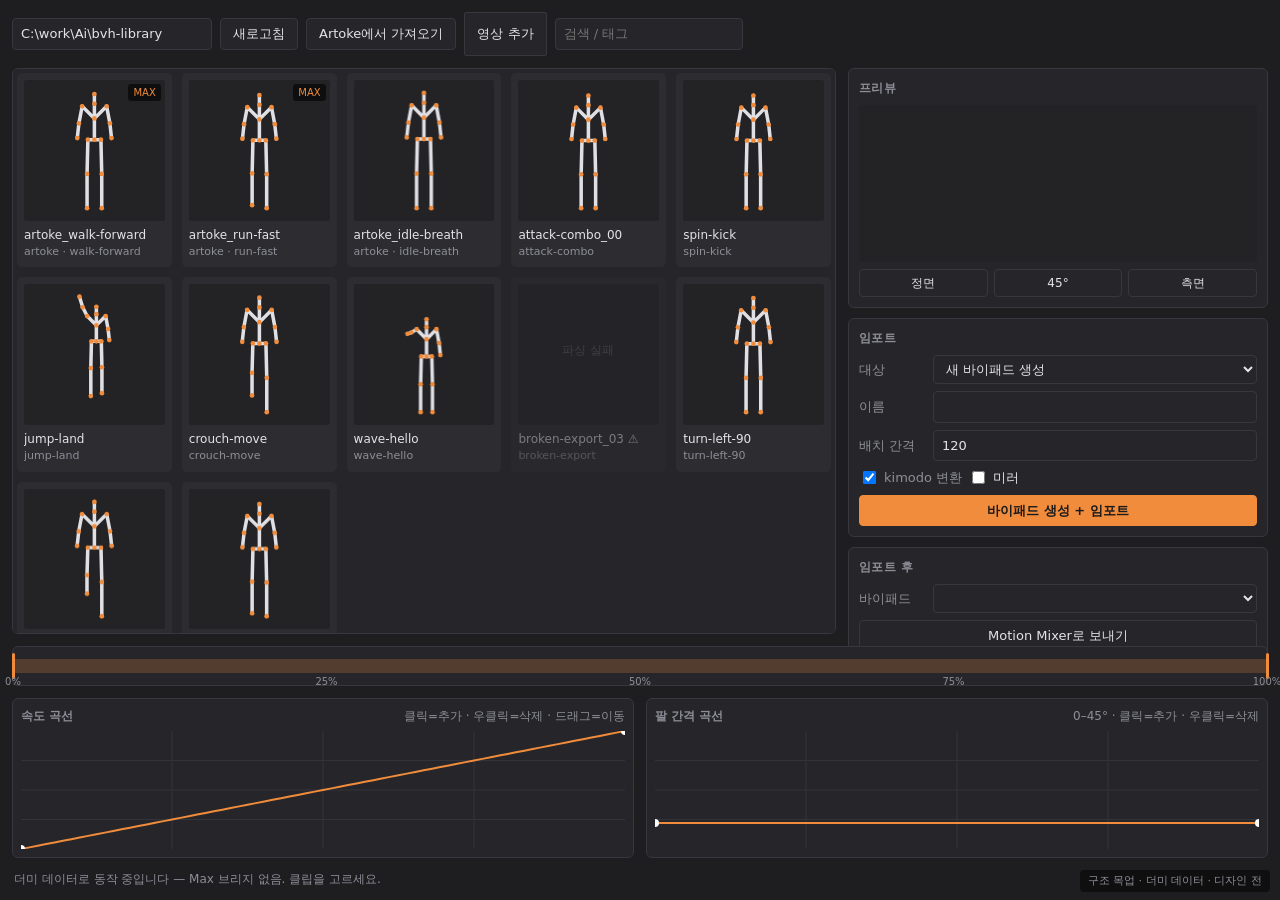
==== commit 2e88b94b: "feat: retarget clips onto existing bipeds" ====
--- a/src/ui/studio/web/studio_draft.html
+++ b/src/ui/studio/web/studio_draft.html
@@ -17,7 +17,7 @@
   --text: #e4e4e8;
   --dim: #8e8e98;
   --accent: #f08c3c;
-  --nvidia: #76b900;
+  --pose: #48a9c5;
   --gap: 12px;
 }
 * { box-sizing: border-box; }
@@ -69,8 +69,8 @@
 .video-job-copy { flex: 1; min-width: 180px; }
 .video-job-label { white-space: nowrap; overflow: hidden; text-overflow: ellipsis; }
 .video-progress { height: 4px; margin-top: 5px; background: #161619; border-radius: 2px; overflow: hidden; }
-.video-progress > span { display: block; width: 0; height: 100%; background: var(--nvidia); transition: width .2s ease; }
-.video-job-state { color: var(--nvidia); font-size: 11px; }
+.video-progress > span { display: block; width: 0; height: 100%; background: var(--pose); transition: width .2s ease; }
+.video-job-state { color: var(--pose); font-size: 11px; }
 
 label.check { display: inline-flex; align-items: center; gap: 5px; cursor: pointer; white-space: nowrap; }
 
@@ -193,6 +193,7 @@
 
     <div class="card">
       <h2>임포트</h2>
+      <div class="row"><label>대상</label><select data-field="target"><option value="">새 바이패드 생성</option></select></div>
       <div class="row"><label>이름</label><input type="text" data-field="name" value=""></div>
       <div class="row"><label>배치 간격</label><input type="number" data-field="spacing" value="120" min="0" max="2000" step="10"></div>
       <div class="row">
@@ -547,7 +548,7 @@
       setStatus("BVH 생성 완료: " + job.bvh_path, "ok");
       loadClipsFromBridge(job.bvh_path);
     } else if (job.status === "blocked") {
-      setStatus("Maxine 설치가 필요합니다: " + job.help_path, "error");
+      setStatus("RTMW3D 설치가 필요합니다: " + job.help_path, "error");
     } else if (job.status === "failed") {
       setStatus(job.error || "영상 변환 실패", "error");
     } else {
@@ -565,7 +566,7 @@
       video: picked.data.path,
       library: document.querySelector('[data-field="folder"]').value
     };
-    setStatus("NVIDIA 관절 추정 준비 중…");
+    setStatus("RTMW3D 관절 추정 준비 중…");
     bcall("start_video_job", JSON.stringify(payload), (started) => {
       if (!started.ok) { setStatus(started.error, "error"); return; }
       showVideoJob(started.data);
@@ -578,14 +579,35 @@
   if (!BRIDGE.obj) return;
   bcall("scene_bipeds", null, (res) => {
     if (!res.ok) return;
-    const sel = document.querySelector('[data-field="biped"]');
-    sel.innerHTML = "";
-    for (const name of res.data) {
-      const opt = document.createElement("option");
-      opt.textContent = name;
-      sel.appendChild(opt);
-    }
+    /* "임포트 후" 의 biped 셀렉트와 "임포트" 의 대상 셀렉트를 같은 목록으로 채운다.
+       대상 셀렉트는 맨 앞에 "새 바이패드 생성"(빈 값) 을 유지하고 선택을 보존한다. */
+    for (const field of ["biped", "target"]) {
+      const sel = document.querySelector('[data-field="' + field + '"]');
+      const prev = sel.value;
+      sel.innerHTML = "";
+      if (field === "target") {
+        const none = document.createElement("option");
+        none.value = "";
+        none.textContent = "새 바이패드 생성";
+        sel.appendChild(none);
+      }
+      for (const name of res.data) {
+        const opt = document.createElement("option");
+        opt.value = name;
+        opt.textContent = name;
+        sel.appendChild(opt);
+      }
+      if ([...sel.options].some((o) => o.value === prev)) sel.value = prev;
+    }
+    updateImportButton();
   });
+}
+
+/* 대상이 기존 바이패드면 버튼이 하는 일이 달라진다 — 라벨로 알려준다 */
+function updateImportButton() {
+  const target = document.querySelector('[data-field="target"]').value;
+  document.querySelector('[data-action="import"]').textContent =
+    target ? "선택한 바이패드에 적용" : "바이패드 생성 + 임포트";
 }
 
 /* 속도 곡선이 항등이 아니면 (출력비율, 원본비율) 제어점을 프레임 단위 time_map 으로
@@ -923,17 +945,30 @@
       return;
     }
     const data = poseFor(state.selected);
+    const target = document.querySelector('[data-field="target"]').value;
     const payload = {
       path: clip.path,
-      name: document.querySelector('[data-field="name"]').value || ("Bip_" + clip.stem),
       convert: document.querySelector('[data-field="convert"]').checked,
       mirror: document.querySelector('[data-field="mirror"]').checked,
-      x_offset: state.importCount * Number(document.querySelector('[data-field="spacing"]').value || 0),
       trim_start: state.trim[0],
       trim_end: state.trim[1],
     };
     const timeMap = timeMapFromCurve(data);
     if (timeMap) payload.time_map = timeMap;
+    if (target) {
+      /* 기존 바이패드에 적용 — 이름/배치 간격은 새 바이패드 전용이라 안 보낸다 */
+      payload.biped = target;
+      setStatus("적용 중… (" + clip.stem + " → " + target + ")");
+      bcall("retarget_clip", JSON.stringify(payload), (res) => {
+        if (res.ok) {
+          setStatus(res.data.message, "ok");
+          refreshBipeds();
+        } else setStatus(res.error, "error");
+      });
+      return;
+    }
+    payload.name = document.querySelector('[data-field="name"]').value || ("Bip_" + clip.stem);
+    payload.x_offset = state.importCount * Number(document.querySelector('[data-field="spacing"]').value || 0);
     setStatus("임포트 중… (" + clip.stem + ")");
     bcall("import_clip", JSON.stringify(payload), (res) => {
       if (res.ok) {
@@ -954,6 +989,7 @@
 });
 
 document.querySelector('[data-field="search"]').addEventListener("input", renderGrid);
+document.querySelector('[data-field="target"]').addEventListener("change", updateImportButton);
 
 /* ---------- 시작 ---------- */
 state.clips = DUMMY_CLIPS;
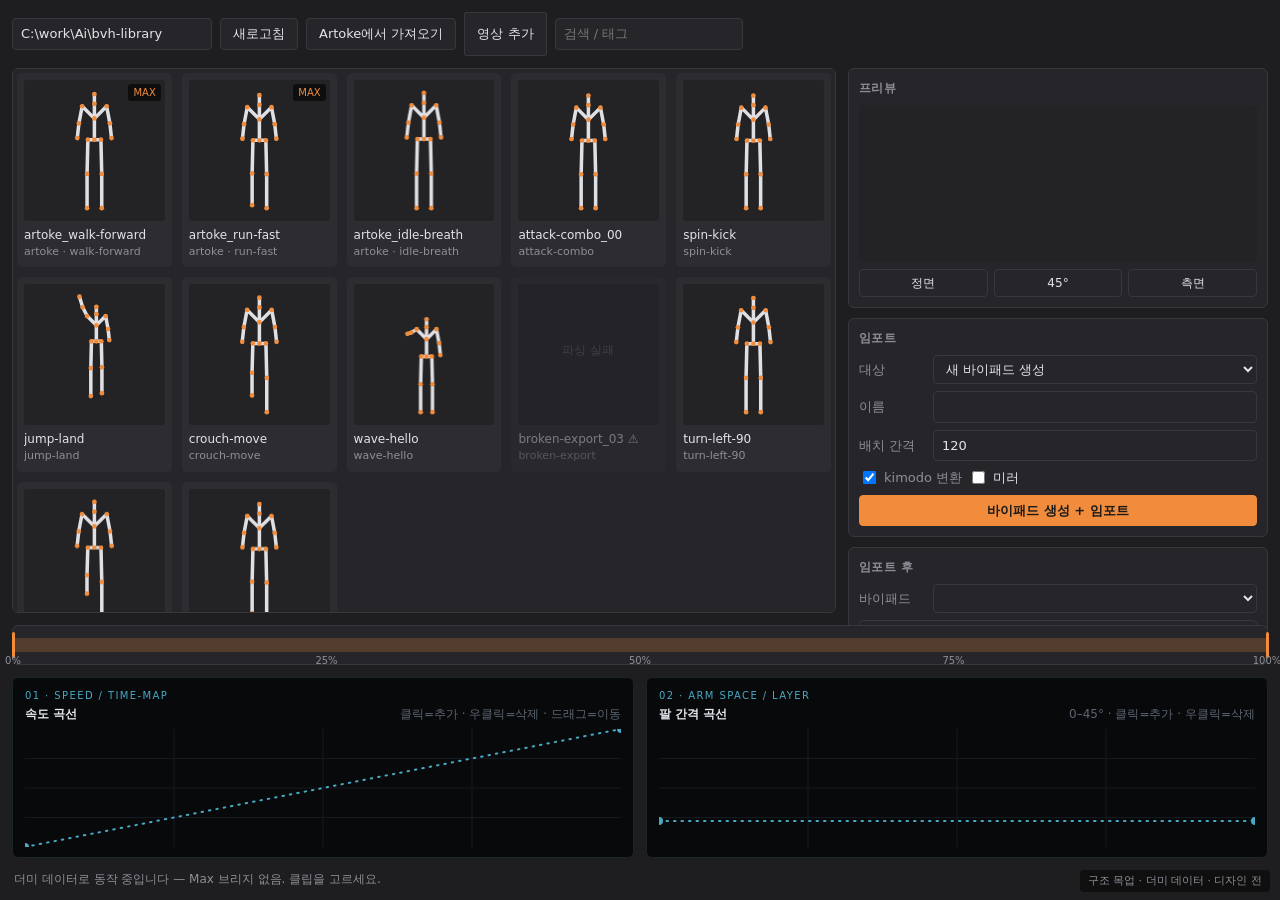
==== commit 4f83ab1f: "feat: style curve panels per Figma design language" ====
--- a/src/ui/studio/web/studio_draft.html
+++ b/src/ui/studio/web/studio_draft.html
@@ -141,11 +141,25 @@
 .timeline .ticks { position: absolute; left: 0; right: 0; bottom: 1px; height: 10px; color: var(--dim); font-size: 10px; }
 .timeline .ticks span { position: absolute; transform: translateX(-50%); }
 
-/* 곡선 */
+/* 곡선 — 여기만 피그마 정본(BVH Studio / Tracking Editor) 디자인 언어를 따른다.
+   배경 #08090B · 정상 #48A9C5 · 선택 #F5B642 · Noto Sans KR · Ease Out 160–240ms.
+   나머지 화면은 아직 자리표시자다. */
 .curves { display: grid; grid-template-columns: 1fr 1fr; gap: var(--gap); }
-.curve { background: var(--panel); border: 1px solid var(--line); border-radius: 6px; padding: 8px; }
-.curve h2 { margin: 0 0 6px; font-size: 12px; color: var(--dim); font-weight: 600; display: flex; justify-content: space-between; }
-.curve h2 .hint { font-weight: 400; }
+.curve {
+  background: #08090B;
+  border: 1px solid #1D232B;
+  border-radius: 6px;
+  padding: 10px 12px;
+  font-family: "Noto Sans KR", "Segoe UI", system-ui, sans-serif;
+  transition: border-color 200ms cubic-bezier(0, 0, 0.2, 1);
+}
+.curve:hover { border-color: #2D3946; }
+.curve .ovl { color: #48A9C5; font-size: 10px; letter-spacing: .14em; margin-bottom: 3px; }
+.curve h2 {
+  margin: 0 0 6px; font-size: 12px; color: #E6EBF0; font-weight: 600;
+  letter-spacing: -0.01em; line-height: 1.4; display: flex; justify-content: space-between;
+}
+.curve h2 .hint { font-weight: 400; color: #5B6672; letter-spacing: 0; }
 .curve canvas { width: 100%; height: 118px; display: block; touch-action: none; cursor: crosshair; }
 
 .status { color: var(--dim); font-size: 12px; min-height: 18px; padding: 0 2px; }
@@ -222,10 +236,12 @@
 
 <div class="curves">
   <div class="curve" data-kind="speed">
+    <div class="ovl">01 · SPEED / TIME-MAP</div>
     <h2>속도 곡선 <span class="hint">클릭=추가 · 우클릭=삭제 · 드래그=이동</span></h2>
     <canvas></canvas>
   </div>
   <div class="curve" data-kind="armspace">
+    <div class="ovl">02 · ARM SPACE / LAYER</div>
     <h2>팔 간격 곡선 <span class="hint">0–45° · 클릭=추가 · 우클릭=삭제</span></h2>
     <canvas></canvas>
   </div>
@@ -808,13 +824,14 @@
 /* ---------- 곡선 ---------- */
 function curveSetup(el, points, opts) {
   const canvas = el.querySelector("canvas");
+  let active = -1;                             // 드래그 중인 제어점 (피그마: 앰버 링)
 
   function draw() {
     const { ctx, w, h } = fitCanvas(canvas);
     ctx.clearRect(0, 0, w, h);
     const P = (p) => [p[0] * w, h - p[1] / opts.max * h];
 
-    ctx.strokeStyle = "#33333a"; ctx.lineWidth = 1;
+    ctx.strokeStyle = "#141A21"; ctx.lineWidth = 1;
     ctx.beginPath();
     for (let i = 1; i < 4; i++) {
       ctx.moveTo(0, h * i / 4); ctx.lineTo(w, h * i / 4);
@@ -822,7 +839,10 @@
     }
     ctx.stroke();
 
-    ctx.strokeStyle = "#f08c3c"; ctx.lineWidth = 2;
+    /* 피그마 모션 언어의 궤적 표기 — 점선 시안 */
+    ctx.strokeStyle = "#48A9C5"; ctx.lineWidth = 2;
+    ctx.lineCap = "round";
+    ctx.setLineDash([1.5, 6]);
     ctx.beginPath();
     const x0 = points[0][0], x1 = points[points.length - 1][0];
     const STEPS = 72;                          // 스플라인을 촘촘히 샘플해 그린다
@@ -832,12 +852,18 @@
       i ? ctx.lineTo(s[0], s[1]) : ctx.moveTo(s[0], s[1]);
     }
     ctx.stroke();
-
-    ctx.fillStyle = "#ffffff";
-    for (const p of points) {
+    ctx.setLineDash([]);
+
+    points.forEach((p, i) => {
       const s = P(p);
+      const isActive = i === active;
+      ctx.fillStyle = isActive ? "#F5B642" : "#48A9C5";
       ctx.beginPath(); ctx.arc(s[0], s[1], 4, 0, Math.PI * 2); ctx.fill();
-    }
+      if (isActive) {                          // 선택 링 (피그마: 드래그 보정 상태)
+        ctx.strokeStyle = "#F5B642"; ctx.lineWidth = 1.5;
+        ctx.beginPath(); ctx.arc(s[0], s[1], 9, 0, Math.PI * 2); ctx.stroke();
+      }
+    });
   }
 
   canvas.addEventListener("pointerdown", (e) => {
@@ -873,9 +899,12 @@
     const onUp = () => {
       canvas.removeEventListener("pointermove", onMove);
       canvas.removeEventListener("pointerup", onUp);
+      active = -1;
+      draw();
     };
     canvas.addEventListener("pointermove", onMove);
     canvas.addEventListener("pointerup", onUp);
+    active = idx;
     draw();
   });
 
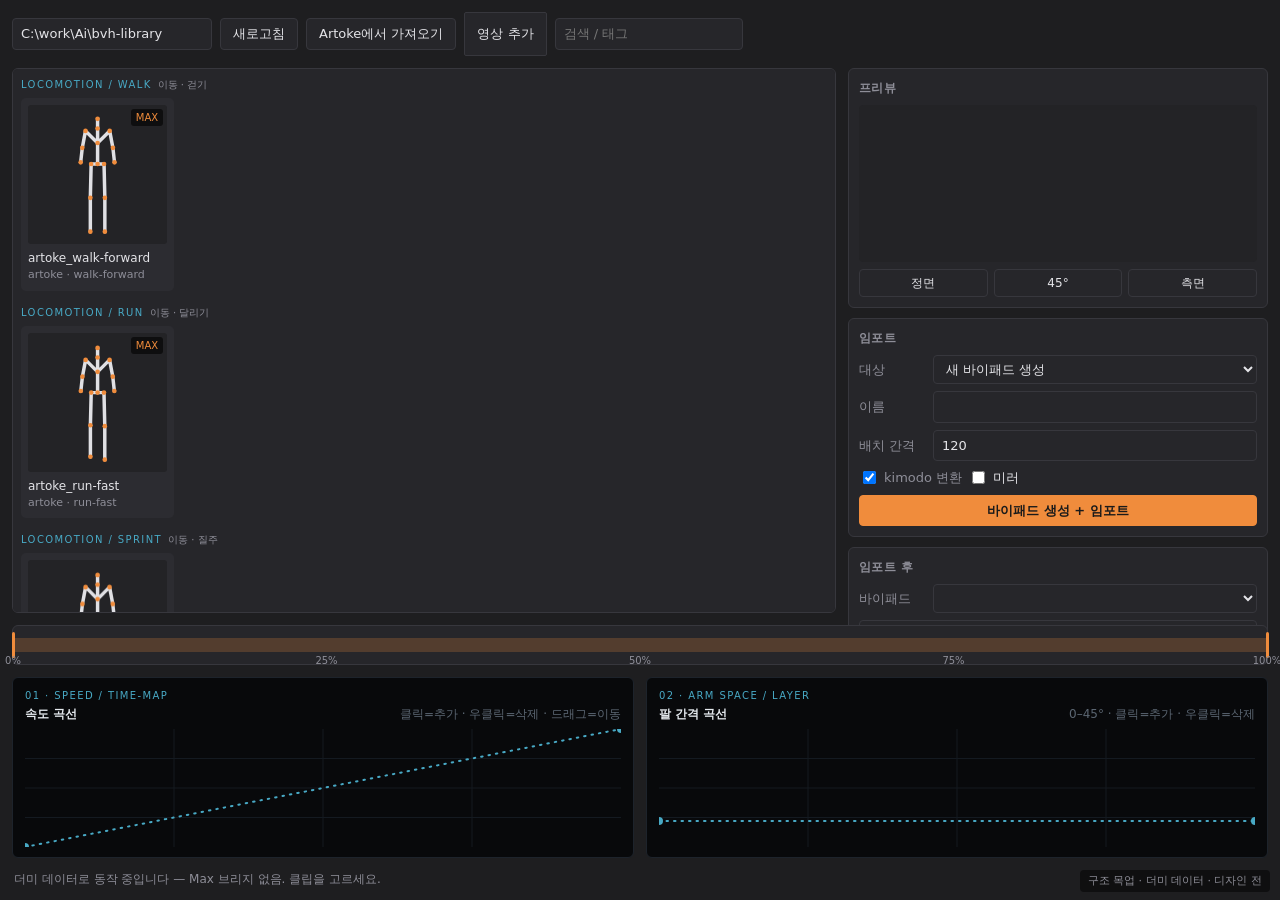
==== commit ac295042: "feat: shelve studio clips by artoke categories" ====
--- a/src/ui/studio/web/studio_draft.html
+++ b/src/ui/studio/web/studio_draft.html
@@ -77,17 +77,31 @@
 /* 본문 2단 */
 .body { display: grid; grid-template-columns: 1fr 420px; gap: var(--gap); min-height: 0; }
 
-/* 클립 그리드 */
+/* 클립 그리드 — 사이트(viewer)와 같은 대분류→소분류 선반으로 그룹핑한다.
+   분류는 Artoke 동기화가 남긴 artoke-manifest.json 에서 오고, 로컬 생성분은
+   맨 아래 "미분류" 로 모인다. */
 .clip-grid {
+  display: flex;
+  flex-direction: column;
+  gap: 14px;
+  overflow-y: auto;
+  padding: 8px;
+  background: var(--panel);
+  border: 1px solid var(--line);
+  border-radius: 6px;
+}
+.clip-group-label {
+  margin: 0 0 6px;
+  font-size: 10px;
+  letter-spacing: .14em;
+  color: var(--pose);
+  text-transform: uppercase;
+}
+.clip-group-label .ko { color: var(--dim); letter-spacing: 0; text-transform: none; margin-left: 6px; }
+.clip-cards {
   display: grid;
   grid-template-columns: repeat(auto-fill, minmax(128px, 1fr));
   gap: 10px;
-  overflow-y: auto;
-  align-content: start;
-  padding: 4px;
-  background: var(--panel);
-  border: 1px solid var(--line);
-  border-radius: 6px;
 }
 .clip-card {
   border: 1px solid transparent;
@@ -289,20 +303,33 @@
   return true;
 }
 
-/* ---------- 더미 클립 목록 ---------- */
+/* ---------- 더미 클립 목록 ----------
+   category/sub 는 실제 데이터에서 artoke-manifest.json 이 준다. 더미에도 채워
+   그룹핑 디자인을 브라우저에서 확인할 수 있게 한다. 일부는 일부러 미분류다. */
 const DUMMY_CLIPS = [
-  { stem: "artoke_walk-forward",   tags: ["artoke", "walk-forward"], kind: "walk",   rendered: true },
-  { stem: "artoke_run-fast",       tags: ["artoke", "run-fast"],     kind: "run",    rendered: true },
-  { stem: "artoke_idle-breath",    tags: ["artoke", "idle-breath"],  kind: "idle"  },
-  { stem: "attack-combo_00",       tags: ["attack-combo"],           kind: "kick"  },
-  { stem: "spin-kick",             tags: ["spin-kick"],              kind: "kick"  },
-  { stem: "jump-land",             tags: ["jump-land"],              kind: "jump"  },
-  { stem: "crouch-move",           tags: ["crouch-move"],            kind: "crouch"},
-  { stem: "wave-hello",            tags: ["wave-hello"],             kind: "wave"  },
+  { stem: "artoke_walk-forward",   tags: ["artoke", "walk-forward"], kind: "walk",   rendered: true, category: "locomotion", sub: "walk" },
+  { stem: "artoke_run-fast",       tags: ["artoke", "run-fast"],     kind: "run",    rendered: true, category: "locomotion", sub: "run" },
+  { stem: "artoke_idle-breath",    tags: ["artoke", "idle-breath"],  kind: "idle",   category: "idle", sub: "base" },
+  { stem: "attack-combo_00",       tags: ["attack-combo"],           kind: "kick",   category: "attack", sub: "unarmed" },
+  { stem: "spin-kick",             tags: ["spin-kick"],              kind: "kick",   category: "attack", sub: "unarmed" },
+  { stem: "jump-land",             tags: ["jump-land"],              kind: "jump",   category: "locomotion", sub: "jump" },
+  { stem: "crouch-move",           tags: ["crouch-move"],            kind: "crouch", category: "locomotion", sub: "traversal" },
+  { stem: "wave-hello",            tags: ["wave-hello"],             kind: "wave",   category: "emote", sub: "greet" },
   { stem: "broken-export_03",      tags: ["broken-export"],          kind: null    },
   { stem: "turn-left-90",          tags: ["turn-left-90"],           kind: "walk"  },
   { stem: "sit-down",              tags: ["sit-down"],               kind: "sit"   },
-  { stem: "artoke_sprint-stop",    tags: ["artoke", "sprint-stop"],  kind: "run"   },
+  { stem: "artoke_sprint-stop",    tags: ["artoke", "sprint-stop"],  kind: "run",    category: "locomotion", sub: "sprint" },
+];
+
+const DUMMY_CATEGORIES = [
+  { slug: "locomotion", label: "이동", subs: [
+    { slug: "walk", label: "걷기" }, { slug: "run", label: "달리기" },
+    { slug: "sprint", label: "질주" }, { slug: "jump", label: "점프" },
+    { slug: "traversal", label: "특수 이동" },
+  ]},
+  { slug: "attack", label: "공격", subs: [{ slug: "unarmed", label: "맨손" }] },
+  { slug: "idle", label: "대기", subs: [{ slug: "base", label: "기본 대기" }] },
+  { slug: "emote", label: "감정 표현", subs: [{ slug: "greet", label: "인사" }] },
 ];
 
 /* ---------- 더미 골격 ---------- */
@@ -467,6 +494,7 @@
 /* ---------- 상태 ---------- */
 const state = {
   clips: [],
+  categories: [],         // 사이트의 선반 구조 (artoke-manifest.json 에서)
   poseCache: new Map(),
   pending: new Set(),      // 브리지에 포즈를 요청해 놓고 기다리는 클립
   importCount: 0,          // 배치 간격 = importCount x spacing (원본 .ms 와 같은 규칙)
@@ -518,16 +546,17 @@
 function loadClipsFromBridge(selectPath) {
   const folder = document.querySelector('[data-field="folder"]').value;
   bcall("list_clips", folder, (res) => {
-    if (res.ok && res.data.length) {
-      state.clips = res.data;
+    if (res.ok && res.data.clips.length) {
+      state.clips = res.data.clips;
+      state.categories = res.data.categories || [];
       state.poseCache.clear();
       state.pending.clear();
       if (selectPath) {
-        const selected = res.data.find((clip) => clip.path === selectPath);
+        const selected = res.data.clips.find((clip) => clip.path === selectPath);
         if (selected) state.selected = selected.stem;
       }
       renderGrid();
-      setStatus("라이브러리 " + res.data.length + "개 클립 (실제 데이터)", "ok");
+      setStatus("라이브러리 " + res.data.clips.length + "개 클립 (실제 데이터)", "ok");
       refreshBipeds();
     } else {
       setStatus(res.ok ? "폴더에 .bvh 가 없습니다: " + folder : res.error, "error");
@@ -658,6 +687,54 @@
 }
 
 /* ---------- 그리드 ---------- */
+function makeCard(clip) {
+  const card = document.createElement("div");
+  card.className = "clip-card";
+  card.dataset.stem = clip.stem;
+  /* 브리지 클립(path 있음)은 포즈 요청이 실패했을 때만 is-broken 이 붙는다
+     (poseFor 콜백). 더미 클립은 kind 가 없으면 파싱 실패 시나리오다. */
+  if (!clip.path && !clip.kind) {
+    card.classList.add("is-broken");
+    card.title = "BVH 파싱 실패 — 목록에서 빼지 않고 사유를 표시한다";
+  }
+  if (state.poseCache.get(clip.stem) === null && clip.path) {
+    card.classList.add("is-broken");
+  }
+  if (clip.stem === state.selected) card.classList.add("is-selected");
+  // Max 배치가 찍은 PNG 가 있으면 그걸 쓰고, 없으면 canvas 로 계산해 그린다.
+  // PNG 가 없다고 빈칸을 만들지 않는다 — 라이브러리는 Max 없이도 즉시 열려야 한다.
+  if (clip.rendered) card.classList.add("is-rendered");
+  card.innerHTML =
+    "<canvas></canvas><span class='thumb-badge'>MAX</span>" +
+    "<div class='name'></div><div class='tags'></div>";
+  card.querySelector(".name").textContent = clip.stem;
+  card.querySelector(".tags").textContent = clip.tags.join(" · ");
+  return card;
+}
+
+/* 사이트(viewer)와 같은 선반: 대분류→소분류 순서대로, 빈 그룹은 건너뛰고,
+   매니페스트에 없는 클립(로컬 생성분)은 맨 아래 "미분류" 로 모은다. */
+function shelveClips(shown) {
+  const groups = [];
+  const taken = new Set();
+  for (const cat of state.categories) {
+    for (const sub of cat.subs || []) {
+      const items = shown.filter((c) => c.category === cat.slug && c.sub === sub.slug);
+      if (!items.length) continue;
+      groups.push({ en: cat.slug + " / " + sub.slug, ko: cat.label + " · " + sub.label, items });
+      for (const c of items) taken.add(c.stem);
+    }
+    const loose = shown.filter((c) => c.category === cat.slug && !taken.has(c.stem));
+    if (loose.length) {
+      groups.push({ en: cat.slug, ko: cat.label, items: loose });
+      for (const c of loose) taken.add(c.stem);
+    }
+  }
+  const rest = shown.filter((c) => !taken.has(c.stem));
+  if (rest.length) groups.push({ en: "unshelved", ko: "미분류 · 로컬 생성", items: rest });
+  return groups;
+}
+
 function renderGrid() {
   const q = (document.querySelector('[data-field="search"]').value || "").trim().toLowerCase();
   grid.innerHTML = "";
@@ -668,30 +745,25 @@
     grid.innerHTML = '<div style="color:var(--dim);padding:16px">일치하는 클립이 없습니다.</div>';
     return;
   }
-  for (const clip of shown) {
-    const card = document.createElement("div");
-    card.className = "clip-card";
-    card.dataset.stem = clip.stem;
-    /* 브리지 클립(path 있음)은 포즈 요청이 실패했을 때만 is-broken 이 붙는다
-       (poseFor 콜백). 더미 클립은 kind 가 없으면 파싱 실패 시나리오다. */
-    if (!clip.path && !clip.kind) {
-      card.classList.add("is-broken");
-      card.title = "BVH 파싱 실패 — 목록에서 빼지 않고 사유를 표시한다";
-    }
-    if (state.poseCache.get(clip.stem) === null && clip.path) {
-      card.classList.add("is-broken");
-    }
-    if (clip.stem === state.selected) card.classList.add("is-selected");
-    // Max 배치가 찍은 PNG 가 있으면 그걸 쓰고, 없으면 canvas 로 계산해 그린다.
-    // PNG 가 없다고 빈칸을 만들지 않는다 — 라이브러리는 Max 없이도 즉시 열려야 한다.
-    if (clip.rendered) card.classList.add("is-rendered");
-    card.innerHTML =
-      "<canvas></canvas><span class='thumb-badge'>MAX</span>" +
-      "<div class='name'></div><div class='tags'></div>";
-    card.querySelector(".name").textContent = clip.stem;
-    card.querySelector(".tags").textContent = clip.tags.join(" · ");
-    grid.appendChild(card);
-    drawPose(card.querySelector("canvas"), poseFor(clip.stem), posterOf(clip.stem), 0);
+  for (const group of shelveClips(shown)) {
+    const section = document.createElement("div");
+    section.className = "clip-group";
+    section.innerHTML = '<p class="clip-group-label"></p><div class="clip-cards"></div>';
+    const label = section.querySelector(".clip-group-label");
+    label.textContent = group.en;
+    const ko = document.createElement("span");
+    ko.className = "ko";
+    ko.textContent = group.ko;
+    label.appendChild(ko);
+    const cards = section.querySelector(".clip-cards");
+    for (const clip of group.items) cards.appendChild(makeCard(clip));
+    // 캔버스는 문서에 붙은 뒤에 그린다 — 떨어진 채 그리면 rect 가 0×0 이라
+    // 1픽셀을 카드 크기로 늘린 단색 사각형이 된다.
+    grid.appendChild(section);
+    for (const card of cards.children) {
+      const stem = card.dataset.stem;
+      drawPose(card.querySelector("canvas"), poseFor(stem), posterOf(stem), 0);
+    }
   }
 }
 
@@ -1022,6 +1094,7 @@
 
 /* ---------- 시작 ---------- */
 state.clips = DUMMY_CLIPS;
+state.categories = DUMMY_CATEGORIES;
 renderGrid();
 renderTimeline();
 drawSpeed();
